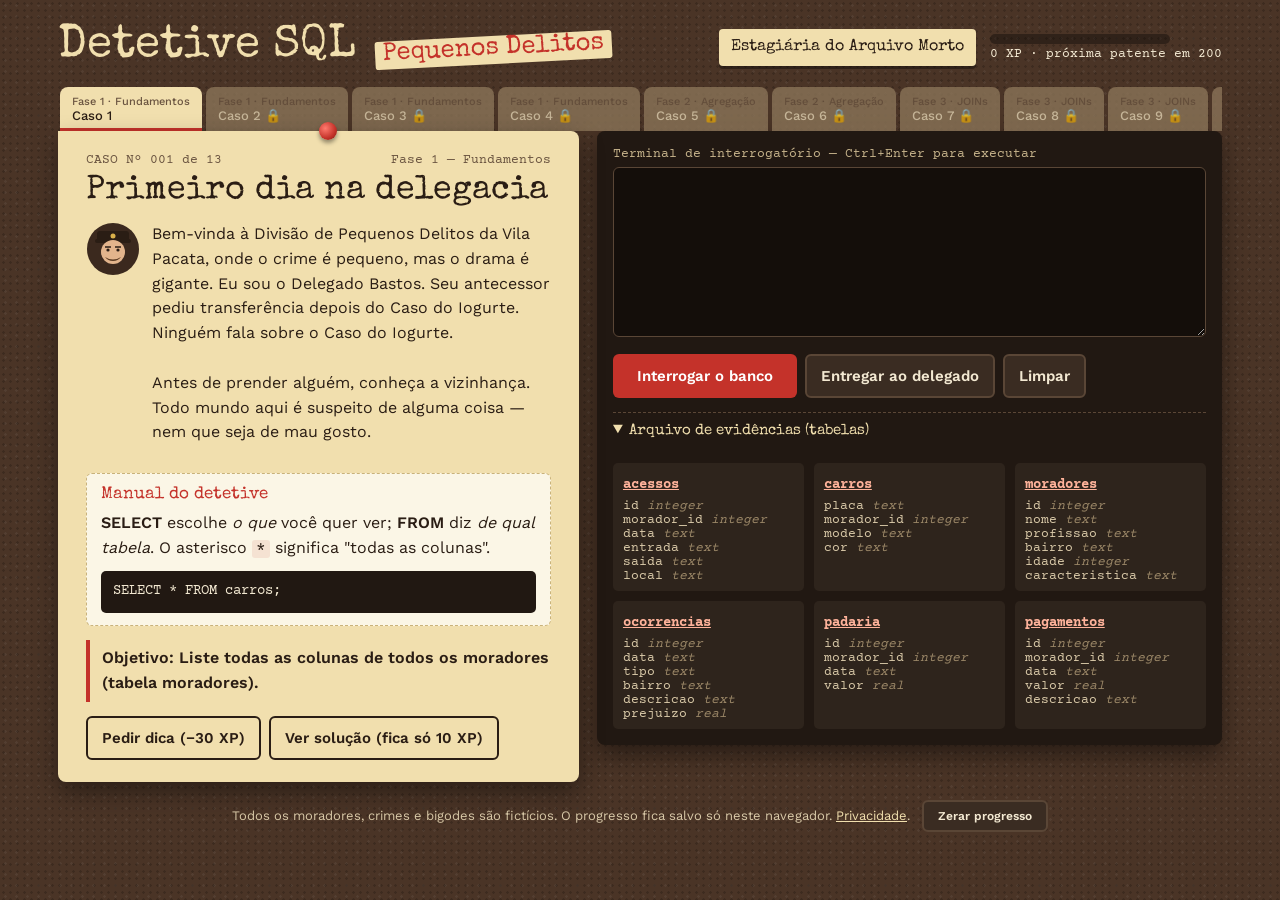
==== index.html @ a3788912 "Detetive SQL: jogo de navegador para aprender SQL 13 casos em 5 fases, SQLite no navegador via sql.j" ====
<!DOCTYPE html>
<html lang="pt-BR">
<head>
<meta charset="utf-8">
<meta name="viewport" content="width=device-width,initial-scale=1">
<meta http-equiv="Content-Security-Policy" content="default-src 'self'; script-src 'self'; style-src 'self'; font-src 'self'; img-src 'self' data:; connect-src 'self'; object-src 'none'; base-uri 'self'; form-action 'none'">
<meta name="referrer" content="no-referrer">
<meta name="description" content="Jogo de detetive para aprender SQL do básico ao avançado, direto no navegador.">
<link rel="icon" href="data:,">
<title>Detetive SQL</title>
<link rel="stylesheet" href="css/style.css">
</head>
<body>
<div class="wrap">
  <header class="top">
    <h1>Detetive SQL <span>Pequenos Delitos</span></h1>
    <div class="rank">
      <div class="badge" id="rankName">Estagiária do Arquivo Morto</div>
      <div><div class="xpbar"><i id="xpFill"></i></div><div id="xpTxt" class="xptxt">0 XP</div></div>
    </div>
  </header>
  <nav class="tabs" id="tabs" aria-label="Casos"></nav>
  <main class="board">
    <section class="file" aria-live="polite">
      <div class="stamp" id="stamp">CASO ENCERRADO</div>
      <div class="meta"><span id="caseNo"></span><span id="phase"></span></div>
      <h2 id="title"></h2>
      <div class="chief">
        <svg width="54" height="54" viewBox="0 0 54 54" aria-hidden="true"><circle cx="27" cy="27" r="26" fill="#3b291e"/><rect x="11" y="9" width="32" height="10" rx="3" fill="#2a1d14"/><rect x="9" y="17" width="36" height="4" rx="2" fill="#2a1d14"/><circle cx="27" cy="30" r="12" fill="#e2b48c"/><path d="M19 35q8 5 16 0q-3 4-8 4t-8-4z" fill="#5a3a22"/><circle cx="22" cy="28" r="1.6" fill="#2a1d14"/><circle cx="32" cy="28" r="1.6" fill="#2a1d14"/><path d="M19 25h6M29 25h6" stroke="#2a1d14" stroke-width="1.5"/><circle cx="27" cy="14" r="2.5" fill="#d9b04a"/></svg>
        <p class="story" id="story"></p>
      </div>
      <div class="lesson"><h3>Manual do detetive</h3><div id="concept"></div><pre id="example"></pre></div>
      <div class="goal" id="goal"></div>
      <div class="hints"><button class="ghost" id="hintBtn">Pedir dica (−30 XP)</button><button class="ghost" id="solBtn">Ver solução (fica só 10 XP)</button></div>
      <div id="hintBox"></div>
    </section>
    <section class="term">
      <label for="sql">Terminal de interrogatório — Ctrl+Enter para executar</label>
      <textarea id="sql" spellcheck="false" autocapitalize="off" autocomplete="off"></textarea>
      <div class="row">
        <button class="run" id="runBtn">Interrogar o banco</button>
        <button class="sec" id="checkBtn">Entregar ao delegado</button>
        <button class="sec" id="clearBtn">Limpar</button>
      </div>
      <div id="verdict"></div>
      <div id="result"></div>
      <details class="schema" open><summary>Arquivo de evidências (tabelas)</summary><div class="tables" id="schema"></div></details>
    </section>
  </main>
  <p class="foot">Todos os moradores, crimes e bigodes são fictícios. O progresso fica salvo só neste navegador. <a href="privacidade.html">Privacidade</a>. <button class="sec small" id="resetBtn">Zerar progresso</button></p>
</div>
<div class="modal" id="modal" role="dialog" aria-modal="true" aria-labelledby="mTitle"><div class="box"><h2 id="mTitle"></h2><div class="mxp" id="mXp"></div><div class="quote"><svg width="44" height="44" viewBox="0 0 54 54" aria-hidden="true"><circle cx="27" cy="27" r="26" fill="#3b291e"/><rect x="11" y="9" width="32" height="10" rx="3" fill="#2a1d14"/><rect x="9" y="17" width="36" height="4" rx="2" fill="#2a1d14"/><circle cx="27" cy="30" r="12" fill="#e2b48c"/><path d="M19 35q8 5 16 0q-3 4-8 4t-8-4z" fill="#5a3a22"/><circle cx="22" cy="28" r="1.6" fill="#2a1d14"/><circle cx="32" cy="28" r="1.6" fill="#2a1d14"/><circle cx="27" cy="14" r="2.5" fill="#d9b04a"/></svg><p id="mText"></p></div><div id="mEvid"></div><div class="row"><button class="run" id="mNext">Próximo caso</button><button class="ghost" id="mStay">Ficar aqui</button></div></div></div>

<script src="js/data.js"></script>
<script src="vendor/sql.js/sql-asm.js"></script>
<script src="js/game.js"></script>
</body>
</html>
---- css/style.css ----
@font-face{font-family:'Special Elite';font-style:normal;font-weight:400;font-display:swap;src:url(../fonts/special-elite-latin-400-normal.woff2) format('woff2')}
@font-face{font-family:'Courier Prime';font-style:normal;font-weight:400;font-display:swap;src:url(../fonts/courier-prime-latin-400-normal.woff2) format('woff2')}
@font-face{font-family:'Courier Prime';font-style:normal;font-weight:700;font-display:swap;src:url(../fonts/courier-prime-latin-700-normal.woff2) format('woff2')}
@font-face{font-family:'Work Sans';font-style:normal;font-weight:400;font-display:swap;src:url(../fonts/work-sans-latin-400-normal.woff2) format('woff2')}
@font-face{font-family:'Work Sans';font-style:normal;font-weight:500;font-display:swap;src:url(../fonts/work-sans-latin-500-normal.woff2) format('woff2')}
@font-face{font-family:'Work Sans';font-style:normal;font-weight:600;font-display:swap;src:url(../fonts/work-sans-latin-600-normal.woff2) format('woff2')}
/* VOICE: ironic police procedural, a tired chief cracking dry jokes over petty crimes
   IDEA: a case folder pinned to a cork wall, next to an interrogation terminal
   PICTURE: the working game board itself — manila case file + SQL terminal + evidence table
   COLOUR and TYPE: cork brown ground, manila folder, red "case closed" stamp; Special Elite typewriter titles, Work Sans body, Courier Prime code
   LAYOUT: rank bar, folder-tab case strip, then two columns (file | terminal) stacking under 900px */
:root{color-scheme:light dark;--cork:#4a3426;--cork2:#3b291e;--manila:#f1dfae;--manila2:#e6cf92;--paper:#fbf6e6;--ink:#2a1d14;--muted:#6b5541;--red:#c4322a;--term:#211812;--termink:#f3e9d2;--line:#c9b27a;--ok:#2f7a4b}
:root[data-theme=light],:root[data-theme=dark]{color-scheme:light dark}
*{box-sizing:border-box;min-width:0}
body{margin:0;background:var(--cork);background-image:radial-gradient(rgba(0,0,0,.18) 1px,transparent 1.5px),radial-gradient(rgba(255,255,255,.05) 1px,transparent 1.5px);background-size:7px 7px,11px 11px;color:var(--ink);font:16px/1.55 'Work Sans',system-ui,sans-serif;overflow-x:clip}
h1,h2,h3{font-family:'Special Elite','Courier New',monospace;font-weight:400;margin:0;line-height:1.1}
code,pre,textarea{font-family:'Courier Prime','Courier New',monospace}
button{font:600 15px 'Work Sans',sans-serif;min-height:44px;border-radius:6px;cursor:pointer;border:2px solid transparent}
button:focus-visible,textarea:focus-visible,.tab:focus-visible{outline:3px solid #ffd27a;outline-offset:2px}
.wrap{max-width:1240px;margin:0 auto;padding:16px max(3vw,12px) 40px}
.top{display:flex;flex-wrap:wrap;align-items:center;gap:12px 20px;color:var(--termink);padding:6px 0 14px}
.top h1{font-size:clamp(30px,4.5vw,46px);color:var(--manila)}
.top h1 span{color:var(--red);background:var(--manila);padding:0 8px;border-radius:3px;margin-left:6px;font-size:.55em;vertical-align:middle;transform:rotate(-3deg);display:inline-block}
.rank{margin-left:auto;display:flex;align-items:center;gap:14px;flex-wrap:wrap}
.badge{background:var(--manila);color:var(--ink);padding:6px 12px;border-radius:4px;font-family:'Special Elite',monospace;box-shadow:0 3px 0 rgba(0,0,0,.35)}
.xpbar{width:180px;height:10px;background:rgba(0,0,0,.35);border-radius:9px;overflow:hidden}
.xpbar i{display:block;height:100%;background:var(--red);transition:width .6s}
.tabs{display:flex;gap:4px;overflow-x:auto;padding:0 2px;scrollbar-width:thin}
.tab{flex:none;background:var(--manila2);color:var(--ink);border:0;border-radius:8px 8px 0 0;padding:8px 12px 6px;font:500 13px 'Work Sans';min-height:44px;cursor:pointer;opacity:.8;text-align:left;line-height:1.2}
.tab small{display:block;font-size:11px;color:var(--muted)}
.tab.on{background:var(--manila);opacity:1;box-shadow:0 -3px 0 var(--red) inset}
.tab.done::after{content:" ✔";color:var(--ok);font-weight:700}
.tab.lock{background:#8a7458;color:#e5d6b5;cursor:not-allowed}
.board{display:grid;grid-template-columns:minmax(0,5fr) minmax(0,6fr);gap:18px;align-items:start}
.file{background:var(--manila);border-radius:0 8px 8px 8px;padding:22px clamp(16px,2.5vw,28px);box-shadow:0 10px 24px rgba(0,0,0,.4);position:relative}
.file::before{content:"";position:absolute;top:-9px;left:50%;width:18px;height:18px;border-radius:50%;background:radial-gradient(circle at 35% 35%,#ff7b6e,var(--red) 60%,#7a1712);box-shadow:0 3px 4px rgba(0,0,0,.4)}
.meta{font:13px 'Courier Prime',monospace;color:var(--muted);display:flex;justify-content:space-between;gap:10px;flex-wrap:wrap}
.file h2{font-size:clamp(26px,3vw,34px);margin:6px 0 12px}
.story{white-space:pre-line;margin:0 0 14px}
.chief{display:flex;gap:12px;align-items:flex-start;margin-bottom:14px}
.chief svg{flex:none}
.lesson{background:var(--paper);border:1px dashed var(--line);border-radius:6px;padding:12px 14px;margin:14px 0}
.lesson h3{font-size:17px;margin-bottom:6px;color:var(--red)}
.lesson pre{background:var(--term);color:var(--termink);padding:10px 12px;border-radius:5px;margin:10px 0 0;font-size:14px;overflow-x:auto}
.lesson code{background:rgba(196,50,42,.1);padding:0 4px;border-radius:3px}
.goal{border-left:4px solid var(--red);padding:6px 0 6px 12px;font-weight:600;margin:14px 0}
.hints{display:flex;flex-wrap:wrap;gap:8px}
.ghost{background:transparent;border-color:var(--ink);color:var(--ink);padding:0 14px}
.hint{background:var(--paper);border-radius:5px;padding:8px 12px;margin-top:8px;font:15px 'Courier Prime',monospace}
.stamp{position:absolute;right:18px;bottom:78px;border:4px solid var(--red);color:var(--red);font:28px 'Special Elite',monospace;padding:2px 12px;transform:rotate(-12deg);opacity:0;pointer-events:none;border-radius:6px;background:rgba(241,223,174,.6)}
.stamp.show{opacity:.9;animation:thump .45s ease-out}
@keyframes thump{0%{transform:rotate(-12deg) scale(2.4);opacity:0}70%{transform:rotate(-12deg) scale(.95)}100%{transform:rotate(-12deg) scale(1)}}
.term{background:var(--term);color:var(--termink);border-radius:8px;padding:16px;box-shadow:0 10px 24px rgba(0,0,0,.45)}
.term label{font:13px 'Courier Prime',monospace;color:#c6b38b;display:block;margin-bottom:6px}
textarea{width:100%;min-height:170px;resize:vertical;background:#140e0a;color:#fff7e3;border:1px solid #5a4636;border-radius:6px;padding:12px;font-size:16px;line-height:1.45;tab-size:2}
.row{display:flex;gap:8px;flex-wrap:wrap;margin:10px 0}
.run{background:var(--red);color:#fff;padding:0 22px}
.sec{background:#3a2c22;color:var(--termink);border-color:#5a4636;padding:0 14px}
.verdict{border-radius:6px;padding:10px 14px;margin:8px 0;font-size:15px}
.verdict.bad{background:#4a1d18;border-left:4px solid var(--red)}
.verdict.good{background:#1d3a27;border-left:4px solid #5bbf7f}
.verdict.info{background:#2e241c;border-left:4px solid #8d7558}
.res{max-height:340px;overflow:auto;border:1px solid #4a3a2c;border-radius:6px;margin-top:6px}
table{border-collapse:collapse;width:100%;font:14px 'Courier Prime',monospace}
th,td{padding:6px 10px;border-bottom:1px solid #3a2c22;text-align:left;white-space:nowrap}
th{position:sticky;top:0;background:#3a2c22;color:#ffd9a0;font-weight:700}
td.n{text-align:right}
.count{font:13px 'Courier Prime';color:#c6b38b;margin-top:6px}
details.schema{margin-top:14px;border-top:1px dashed #5a4636;padding-top:10px}
details.schema summary{cursor:pointer;font:15px 'Special Elite',monospace;color:var(--manila);min-height:32px}
.tables{display:grid;grid-template-columns:repeat(auto-fill,minmax(180px,1fr));gap:10px;margin-top:8px}
.tbl{background:#2e241c;border-radius:5px;padding:8px 10px;font:13px 'Courier Prime',monospace}
.tbl button{background:none;border:0;color:#ffb39b;font:700 14px 'Courier Prime';padding:0;min-height:28px;text-decoration:underline}
.tbl span{display:block;color:#d9c9a8}
.modal{position:fixed;inset:0;background:rgba(20,12,8,.72);display:none;place-items:center;padding:16px;z-index:9}
.modal.open{display:grid}
.modal .box{background:var(--manila);max-width:640px;width:100%;max-height:calc(100vh - 32px);overflow:auto;border-radius:8px;padding:24px;box-shadow:0 20px 40px rgba(0,0,0,.5)}
.mxp{font:14px 'Courier Prime',monospace;color:var(--muted);margin-bottom:12px}
.mxp b{color:var(--red)}
.quote{display:flex;gap:12px;align-items:flex-start;background:var(--paper);border-left:4px solid var(--red);border-radius:6px;padding:12px 14px;margin-bottom:14px}
.quote svg{flex:none}.quote p{margin:0;font-size:17px;line-height:1.5}
.modal .count{color:var(--muted)}
.evid{font:13px 'Special Elite',monospace;color:var(--muted);margin:0 0 4px}
.modal .res{max-height:220px;background:var(--term);color:var(--termink)}
.modal h2{font-size:30px;color:var(--red);margin-bottom:10px}
.foot{color:#d9c9a8;font-size:13px;margin-top:18px;text-align:center}
@media(max-width:900px){.board{grid-template-columns:minmax(0,1fr)}.rank{margin-left:0}}
@media(max-width:600px){.xpbar{width:120px}.stamp{font-size:20px;bottom:120px}}
@media(prefers-reduced-motion:reduce){.stamp.show{animation:none}.xpbar i{transition:none}}
.xpbar i{width:0}
.xptxt{font:13px 'Courier Prime',monospace;margin-top:3px}
.sec.small{min-height:32px;font-size:12px;margin-left:8px}
.foot a{color:var(--manila)}
.hint pre{margin:6px 0 0;white-space:pre-wrap}
.th-type{color:#9c8868}
.hint-off{opacity:.4}
.home{color:inherit;text-decoration:none}
.doc{max-width:760px;border-radius:8px}
.doc h3{font-size:20px;margin:22px 0 6px;color:var(--red)}
.doc p{margin:0 0 10px}
.doc .back a,.doc a{color:var(--red)}
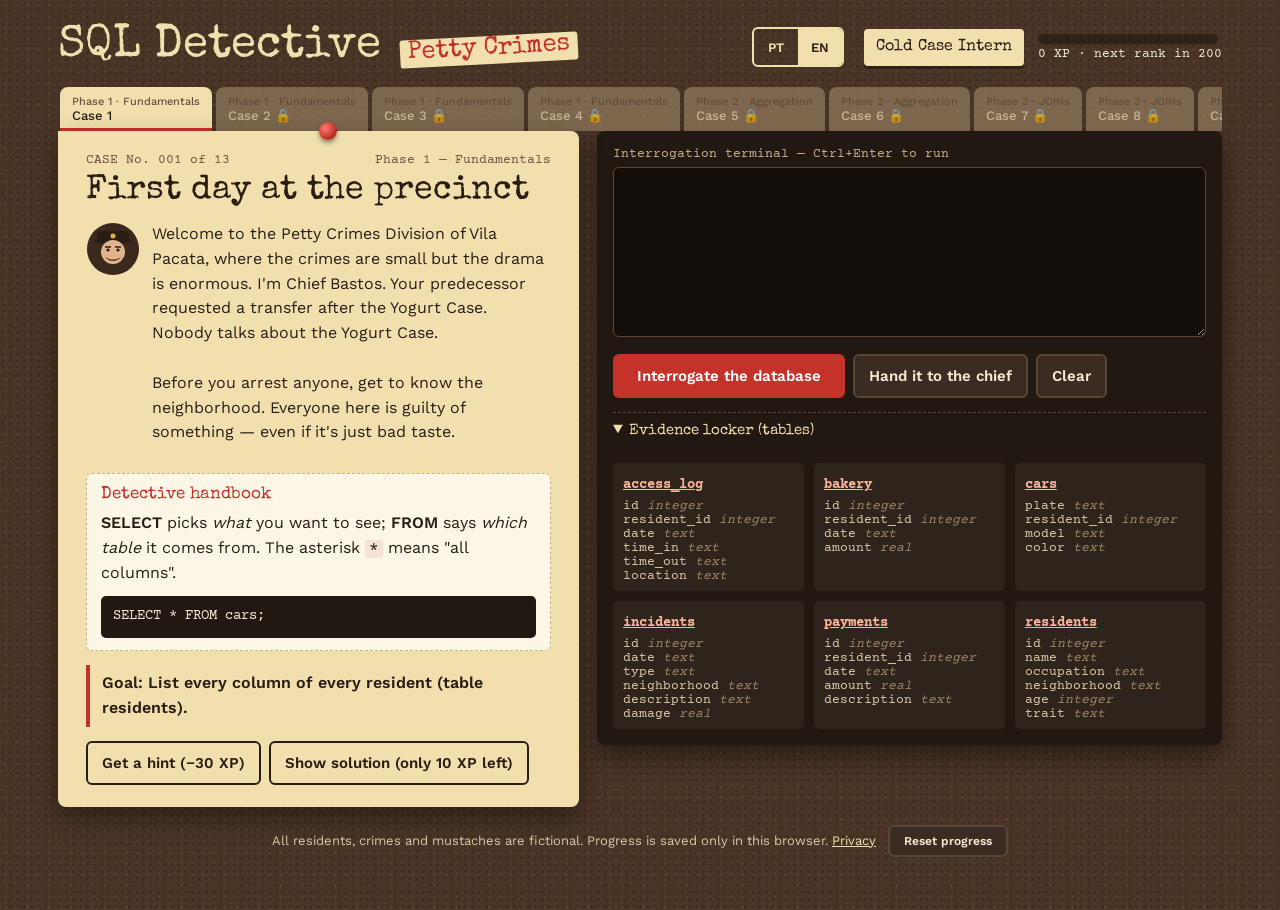
==== commit ef1b9b65: "Adiciona versão em inglês (en-US) com seletor de idioma Botão PT/EN no topo, idioma salvo no navegad" ====
--- a/index.html
+++ b/index.html
@@ -5,7 +5,7 @@
 <meta name="viewport" content="width=device-width,initial-scale=1">
 <meta http-equiv="Content-Security-Policy" content="default-src 'self'; script-src 'self'; style-src 'self'; font-src 'self'; img-src 'self' data:; connect-src 'self'; object-src 'none'; base-uri 'self'; form-action 'none'">
 <meta name="referrer" content="no-referrer">
-<meta name="description" content="Jogo de detetive para aprender SQL do básico ao avançado, direto no navegador.">
+<meta name="description" content="Jogo de detetive para aprender SQL do básico ao avançado, direto no navegador. / A detective game to learn SQL from basic to advanced, right in your browser.">
 <link rel="icon" href="data:,">
 <title>Detetive SQL</title>
 <link rel="stylesheet" href="css/style.css">
@@ -13,7 +13,8 @@
 <body>
 <div class="wrap">
   <header class="top">
-    <h1>Detetive SQL <span>Pequenos Delitos</span></h1>
+    <h1><b data-i18n="brand">Detetive SQL</b> <span data-i18n="tagline">Pequenos Delitos</span></h1>
+    <div class="lang" id="langSwitch" role="group" aria-label="Idioma"><button type="button" data-lang="pt" aria-pressed="true">PT</button><button type="button" data-lang="en" aria-pressed="false">EN</button></div>
     <div class="rank">
       <div class="badge" id="rankName">Estagiária do Arquivo Morto</div>
       <div><div class="xpbar"><i id="xpFill"></i></div><div id="xpTxt" class="xptxt">0 XP</div></div>
@@ -22,36 +23,38 @@
   <nav class="tabs" id="tabs" aria-label="Casos"></nav>
   <main class="board">
     <section class="file" aria-live="polite">
-      <div class="stamp" id="stamp">CASO ENCERRADO</div>
+      <div class="stamp" id="stamp" data-i18n="stamp">CASO ENCERRADO</div>
       <div class="meta"><span id="caseNo"></span><span id="phase"></span></div>
       <h2 id="title"></h2>
       <div class="chief">
         <svg width="54" height="54" viewBox="0 0 54 54" aria-hidden="true"><circle cx="27" cy="27" r="26" fill="#3b291e"/><rect x="11" y="9" width="32" height="10" rx="3" fill="#2a1d14"/><rect x="9" y="17" width="36" height="4" rx="2" fill="#2a1d14"/><circle cx="27" cy="30" r="12" fill="#e2b48c"/><path d="M19 35q8 5 16 0q-3 4-8 4t-8-4z" fill="#5a3a22"/><circle cx="22" cy="28" r="1.6" fill="#2a1d14"/><circle cx="32" cy="28" r="1.6" fill="#2a1d14"/><path d="M19 25h6M29 25h6" stroke="#2a1d14" stroke-width="1.5"/><circle cx="27" cy="14" r="2.5" fill="#d9b04a"/></svg>
         <p class="story" id="story"></p>
       </div>
-      <div class="lesson"><h3>Manual do detetive</h3><div id="concept"></div><pre id="example"></pre></div>
+      <div class="lesson"><h3 data-i18n="manual">Manual do detetive</h3><div id="concept"></div><pre id="example"></pre></div>
       <div class="goal" id="goal"></div>
-      <div class="hints"><button class="ghost" id="hintBtn">Pedir dica (−30 XP)</button><button class="ghost" id="solBtn">Ver solução (fica só 10 XP)</button></div>
+      <div class="hints"><button class="ghost" id="hintBtn" data-i18n="hintBtn">Pedir dica (−30 XP)</button><button class="ghost" id="solBtn" data-i18n="solBtn">Ver solução (fica só 10 XP)</button></div>
       <div id="hintBox"></div>
     </section>
     <section class="term">
-      <label for="sql">Terminal de interrogatório — Ctrl+Enter para executar</label>
+      <label for="sql" data-i18n="termLabel">Terminal de interrogatório — Ctrl+Enter para executar</label>
       <textarea id="sql" spellcheck="false" autocapitalize="off" autocomplete="off"></textarea>
       <div class="row">
-        <button class="run" id="runBtn">Interrogar o banco</button>
-        <button class="sec" id="checkBtn">Entregar ao delegado</button>
-        <button class="sec" id="clearBtn">Limpar</button>
+        <button class="run" id="runBtn" data-i18n="runBtn">Interrogar o banco</button>
+        <button class="sec" id="checkBtn" data-i18n="checkBtn">Entregar ao delegado</button>
+        <button class="sec" id="clearBtn" data-i18n="clearBtn">Limpar</button>
       </div>
       <div id="verdict"></div>
       <div id="result"></div>
-      <details class="schema" open><summary>Arquivo de evidências (tabelas)</summary><div class="tables" id="schema"></div></details>
+      <details class="schema" open><summary data-i18n="schema">Arquivo de evidências (tabelas)</summary><div class="tables" id="schema"></div></details>
     </section>
   </main>
-  <p class="foot">Todos os moradores, crimes e bigodes são fictícios. O progresso fica salvo só neste navegador. <a href="privacidade.html">Privacidade</a>. <button class="sec small" id="resetBtn">Zerar progresso</button></p>
+  <p class="foot"><span data-i18n="foot">Todos os moradores, crimes e bigodes são fictícios. O progresso fica salvo só neste navegador.</span> <a id="privLink" href="privacidade.html" data-i18n="privacy">Privacidade</a> <button class="sec small" id="resetBtn" data-i18n="reset">Zerar progresso</button></p>
 </div>
-<div class="modal" id="modal" role="dialog" aria-modal="true" aria-labelledby="mTitle"><div class="box"><h2 id="mTitle"></h2><div class="mxp" id="mXp"></div><div class="quote"><svg width="44" height="44" viewBox="0 0 54 54" aria-hidden="true"><circle cx="27" cy="27" r="26" fill="#3b291e"/><rect x="11" y="9" width="32" height="10" rx="3" fill="#2a1d14"/><rect x="9" y="17" width="36" height="4" rx="2" fill="#2a1d14"/><circle cx="27" cy="30" r="12" fill="#e2b48c"/><path d="M19 35q8 5 16 0q-3 4-8 4t-8-4z" fill="#5a3a22"/><circle cx="22" cy="28" r="1.6" fill="#2a1d14"/><circle cx="32" cy="28" r="1.6" fill="#2a1d14"/><circle cx="27" cy="14" r="2.5" fill="#d9b04a"/></svg><p id="mText"></p></div><div id="mEvid"></div><div class="row"><button class="run" id="mNext">Próximo caso</button><button class="ghost" id="mStay">Ficar aqui</button></div></div></div>
+<div class="modal" id="modal" role="dialog" aria-modal="true" aria-labelledby="mTitle"><div class="box"><h2 id="mTitle"></h2><div class="mxp" id="mXp"></div><div class="quote"><svg width="44" height="44" viewBox="0 0 54 54" aria-hidden="true"><circle cx="27" cy="27" r="26" fill="#3b291e"/><rect x="11" y="9" width="32" height="10" rx="3" fill="#2a1d14"/><rect x="9" y="17" width="36" height="4" rx="2" fill="#2a1d14"/><circle cx="27" cy="30" r="12" fill="#e2b48c"/><path d="M19 35q8 5 16 0q-3 4-8 4t-8-4z" fill="#5a3a22"/><circle cx="22" cy="28" r="1.6" fill="#2a1d14"/><circle cx="32" cy="28" r="1.6" fill="#2a1d14"/><circle cx="27" cy="14" r="2.5" fill="#d9b04a"/></svg><p id="mText"></p></div><div id="mEvid"></div><div class="row"><button class="run" id="mNext" data-i18n="next">Próximo caso</button><button class="ghost" id="mStay" data-i18n="stay">Ficar aqui</button></div></div></div>
 
+<script src="js/i18n.js"></script>
 <script src="js/data.js"></script>
+<script src="js/data-en.js"></script>
 <script src="vendor/sql.js/sql-asm.js"></script>
 <script src="js/game.js"></script>
 </body>
--- a/css/style.css
+++ b/css/style.css
@@ -99,3 +99,10 @@
 .doc h3{font-size:20px;margin:22px 0 6px;color:var(--red)}
 .doc p{margin:0 0 10px}
 .doc .back a,.doc a{color:var(--red)}
+.top h1 b{font-weight:400}
+.lang{display:flex;border:2px solid var(--manila);border-radius:6px;overflow:hidden}
+.lang button{background:transparent;color:var(--manila);border:0;border-radius:0;min-height:36px;min-width:44px;padding:0 10px;font-size:13px}
+.lang button[aria-pressed=true]{background:var(--manila);color:var(--ink)}
+.rank{margin-left:0}
+.top .lang{margin-left:auto}
+@media(max-width:900px){.top .lang{margin-left:0}}
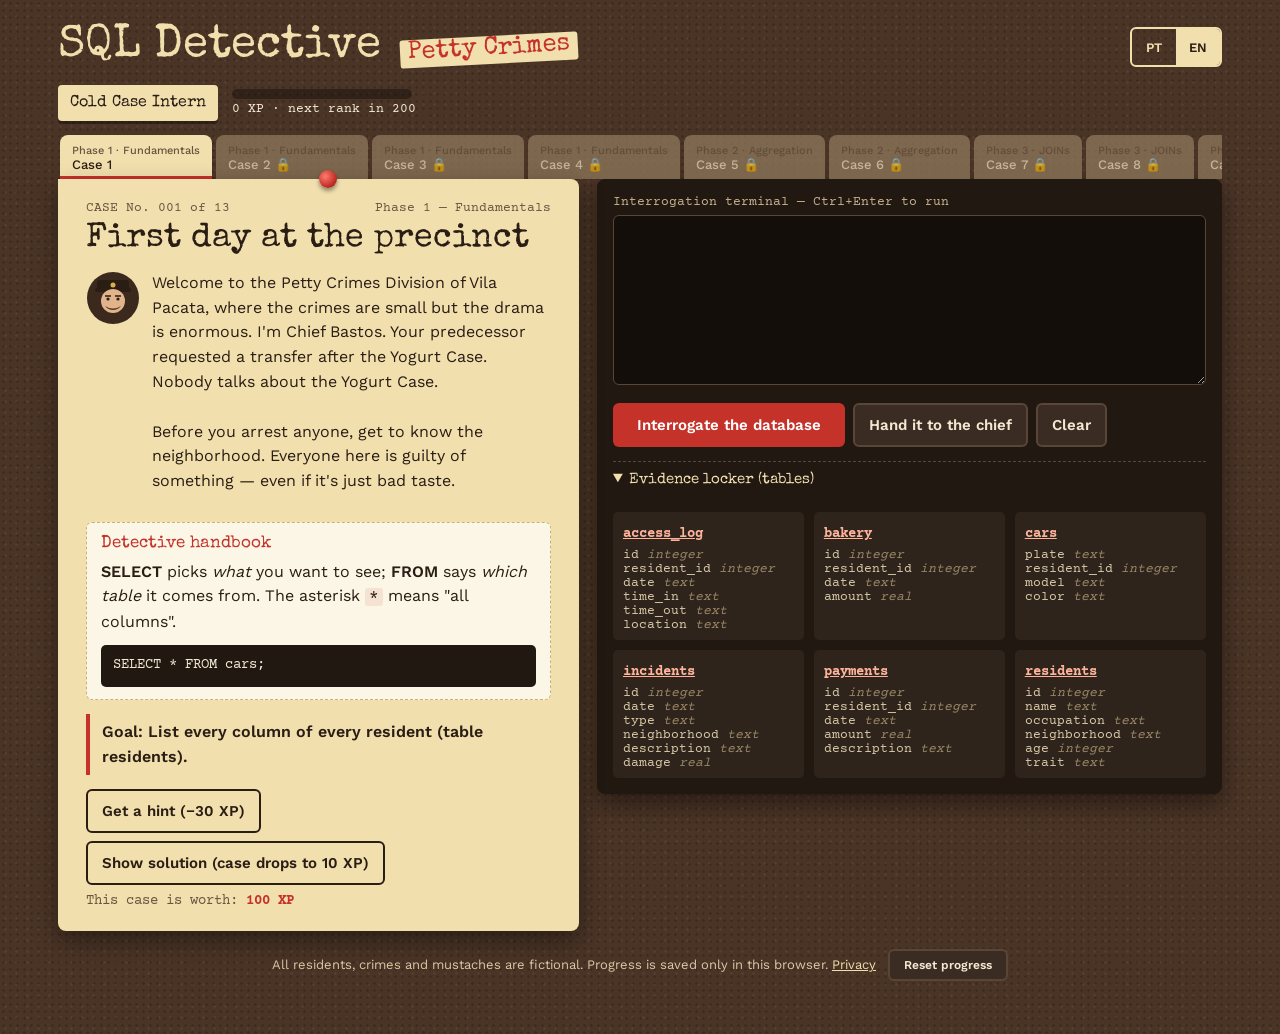
==== commit 6ecb4d17: "Mostra quanto o caso vale e alinha o cabeçalho nos dois idiomas - Indicador "Este caso vale: X XP" a" ====
--- a/index.html
+++ b/index.html
@@ -32,7 +32,7 @@
       </div>
       <div class="lesson"><h3 data-i18n="manual">Manual do detetive</h3><div id="concept"></div><pre id="example"></pre></div>
       <div class="goal" id="goal"></div>
-      <div class="hints"><button class="ghost" id="hintBtn" data-i18n="hintBtn">Pedir dica (−30 XP)</button><button class="ghost" id="solBtn" data-i18n="solBtn">Ver solução (fica só 10 XP)</button></div>
+      <div class="hints"><button class="ghost" id="hintBtn" data-i18n="hintBtn">Pedir dica (−30 XP)</button><button class="ghost" id="solBtn" data-i18n="solBtn">Ver solução (fica só 10 XP)</button><span class="worth" id="caseValue" aria-live="polite"></span></div>
       <div id="hintBox"></div>
     </section>
     <section class="term">
--- a/css/style.css
+++ b/css/style.css
@@ -106,3 +106,9 @@
 .rank{margin-left:0}
 .top .lang{margin-left:auto}
 @media(max-width:900px){.top .lang{margin-left:0}}
+.hints{align-items:center}
+.worth{font:14px 'Courier Prime',monospace;color:var(--muted)}
+.worth b{color:var(--red)}
+.top{display:grid;grid-template-columns:minmax(0,1fr) auto;align-items:center}
+.top .lang{margin-left:0;justify-self:end}
+.top .rank{grid-column:1/-1;justify-self:start;margin-left:0}
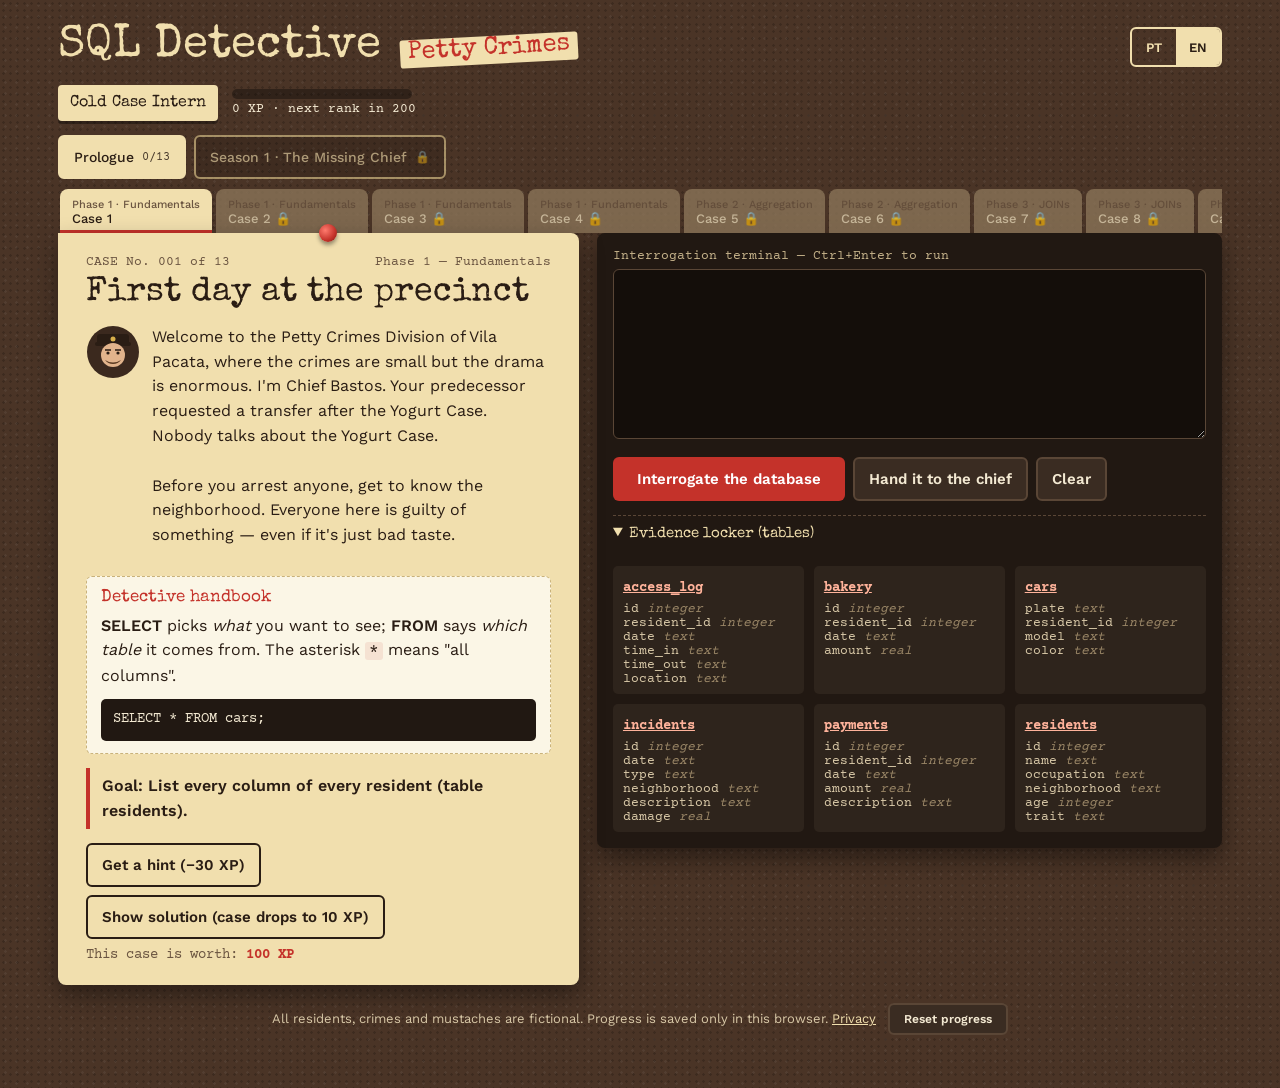
==== commit 8a5e4614: "Temporada 1: O Sumiço do Delegado - 8 casos interligados (DISTINCT, SUM com CASE, NOT EXISTS, UNION " ====
--- a/index.html
+++ b/index.html
@@ -3,9 +3,21 @@
 <head>
 <meta charset="utf-8">
 <meta name="viewport" content="width=device-width,initial-scale=1">
-<meta http-equiv="Content-Security-Policy" content="default-src 'self'; script-src 'self'; style-src 'self'; font-src 'self'; img-src 'self' data:; connect-src 'self'; object-src 'none'; base-uri 'self'; form-action 'none'">
+<meta http-equiv="Content-Security-Policy" content="default-src 'self'; script-src 'self'; style-src 'self'; font-src 'self'; img-src 'self' data: https://duarrt.goatcounter.com; connect-src 'self' https://duarrt.goatcounter.com; object-src 'none'; base-uri 'self'; form-action 'none'">
 <meta name="referrer" content="no-referrer">
 <meta name="description" content="Jogo de detetive para aprender SQL do básico ao avançado, direto no navegador. / A detective game to learn SQL from basic to advanced, right in your browser.">
+<meta property="og:type" content="website">
+<meta property="og:site_name" content="Detetive SQL">
+<meta property="og:title" content="Detetive SQL: aprenda SQL resolvendo pequenos crimes">
+<meta property="og:description" content="Jogo de navegador gratuito: 13 casos na Vila Pacata, do SELECT às funções de janela. Em português e inglês, sem cadastro.">
+<meta property="og:url" content="https://duarrt.github.io/detetive-sql/">
+<meta property="og:image" content="https://duarrt.github.io/detetive-sql/og-image.png">
+<meta property="og:image:width" content="1200">
+<meta property="og:image:height" content="630">
+<meta property="og:image:alt" content="Pop-up de caso encerrado no jogo Detetive SQL, com a fala do delegado e a tabela de evidência">
+<meta property="og:locale" content="pt_BR">
+<meta property="og:locale:alternate" content="en_US">
+<meta name="twitter:card" content="summary_large_image">
 <link rel="icon" href="data:,">
 <title>Detetive SQL</title>
 <link rel="stylesheet" href="css/style.css">
@@ -20,6 +32,7 @@
       <div><div class="xpbar"><i id="xpFill"></i></div><div id="xpTxt" class="xptxt">0 XP</div></div>
     </div>
   </header>
+  <nav class="chapters" id="chapters" aria-label="Capítulos"></nav>
   <nav class="tabs" id="tabs" aria-label="Casos"></nav>
   <main class="board">
     <section class="file" aria-live="polite">
@@ -27,13 +40,14 @@
       <div class="meta"><span id="caseNo"></span><span id="phase"></span></div>
       <h2 id="title"></h2>
       <div class="chief">
-        <svg width="54" height="54" viewBox="0 0 54 54" aria-hidden="true"><circle cx="27" cy="27" r="26" fill="#3b291e"/><rect x="11" y="9" width="32" height="10" rx="3" fill="#2a1d14"/><rect x="9" y="17" width="36" height="4" rx="2" fill="#2a1d14"/><circle cx="27" cy="30" r="12" fill="#e2b48c"/><path d="M19 35q8 5 16 0q-3 4-8 4t-8-4z" fill="#5a3a22"/><circle cx="22" cy="28" r="1.6" fill="#2a1d14"/><circle cx="32" cy="28" r="1.6" fill="#2a1d14"/><path d="M19 25h6M29 25h6" stroke="#2a1d14" stroke-width="1.5"/><circle cx="27" cy="14" r="2.5" fill="#d9b04a"/></svg>
+        <svg class="av av-bastos" width="54" height="54" viewBox="0 0 54 54" aria-hidden="true"><circle cx="27" cy="27" r="26" fill="#3b291e"/><rect x="11" y="9" width="32" height="10" rx="3" fill="#2a1d14"/><rect x="9" y="17" width="36" height="4" rx="2" fill="#2a1d14"/><circle cx="27" cy="30" r="12" fill="#e2b48c"/><path d="M19 35q8 5 16 0q-3 4-8 4t-8-4z" fill="#5a3a22"/><circle cx="22" cy="28" r="1.6" fill="#2a1d14"/><circle cx="32" cy="28" r="1.6" fill="#2a1d14"/><path d="M19 25h6M29 25h6" stroke="#2a1d14" stroke-width="1.5"/><circle cx="27" cy="14" r="2.5" fill="#d9b04a"/></svg><svg class="av av-lucia" width="54" height="54" viewBox="0 0 54 54" aria-hidden="true"><circle cx="27" cy="27" r="26" fill="#3b291e"/><circle cx="27" cy="12" r="7" fill="#d9d4cc"/><circle cx="27" cy="29" r="12" fill="#e8c39e"/><path d="M15 26q2-12 12-12t12 12q-3-6-12-6t-12 6z" fill="#d9d4cc"/><rect x="16" y="24" width="9" height="7" rx="3" fill="#2a1d14"/><rect x="29" y="24" width="9" height="7" rx="3" fill="#2a1d14"/><rect x="25" y="26" width="4" height="2" fill="#2a1d14"/><circle cx="20.5" cy="27.5" r="2" fill="#7fb3c9"/><circle cx="33.5" cy="27.5" r="2" fill="#7fb3c9"/><path d="M23 35q4 2 8 0" stroke="#8a4b3a" stroke-width="1.5" fill="none"/><path d="M14 46q13-9 26 0" fill="#9b4d6e"/></svg>
         <p class="story" id="story"></p>
       </div>
       <div class="lesson"><h3 data-i18n="manual">Manual do detetive</h3><div id="concept"></div><pre id="example"></pre></div>
       <div class="goal" id="goal"></div>
-      <div class="hints"><button class="ghost" id="hintBtn" data-i18n="hintBtn">Pedir dica (−30 XP)</button><button class="ghost" id="solBtn" data-i18n="solBtn">Ver solução (fica só 10 XP)</button><span class="worth" id="caseValue" aria-live="polite"></span></div>
+      <div class="hints"><button class="ghost" id="hintBtn" data-i18n="hintBtn">Pedir dica (−30 XP)</button><button class="ghost" id="solBtn">Ver solução (fica só 10 XP)</button><span class="worth" id="caseValue" aria-live="polite"></span></div>
       <div id="hintBox"></div>
+      <details class="clues" id="clues" open hidden><summary></summary><ol id="clueList"></ol></details>
     </section>
     <section class="term">
       <label for="sql" data-i18n="termLabel">Terminal de interrogatório — Ctrl+Enter para executar</label>
@@ -50,12 +64,15 @@
   </main>
   <p class="foot"><span data-i18n="foot">Todos os moradores, crimes e bigodes são fictícios. O progresso fica salvo só neste navegador.</span> <a id="privLink" href="privacidade.html" data-i18n="privacy">Privacidade</a> <button class="sec small" id="resetBtn" data-i18n="reset">Zerar progresso</button></p>
 </div>
-<div class="modal" id="modal" role="dialog" aria-modal="true" aria-labelledby="mTitle"><div class="box"><h2 id="mTitle"></h2><div class="mxp" id="mXp"></div><div class="quote"><svg width="44" height="44" viewBox="0 0 54 54" aria-hidden="true"><circle cx="27" cy="27" r="26" fill="#3b291e"/><rect x="11" y="9" width="32" height="10" rx="3" fill="#2a1d14"/><rect x="9" y="17" width="36" height="4" rx="2" fill="#2a1d14"/><circle cx="27" cy="30" r="12" fill="#e2b48c"/><path d="M19 35q8 5 16 0q-3 4-8 4t-8-4z" fill="#5a3a22"/><circle cx="22" cy="28" r="1.6" fill="#2a1d14"/><circle cx="32" cy="28" r="1.6" fill="#2a1d14"/><circle cx="27" cy="14" r="2.5" fill="#d9b04a"/></svg><p id="mText"></p></div><div id="mEvid"></div><div class="row"><button class="run" id="mNext" data-i18n="next">Próximo caso</button><button class="ghost" id="mStay" data-i18n="stay">Ficar aqui</button></div></div></div>
+<div class="modal" id="modal" role="dialog" aria-modal="true" aria-labelledby="mTitle"><div class="box"><h2 id="mTitle"></h2><div class="mxp" id="mXp"></div><div class="quote"><svg class="av av-bastos" width="44" height="44" viewBox="0 0 54 54" aria-hidden="true"><circle cx="27" cy="27" r="26" fill="#3b291e"/><rect x="11" y="9" width="32" height="10" rx="3" fill="#2a1d14"/><rect x="9" y="17" width="36" height="4" rx="2" fill="#2a1d14"/><circle cx="27" cy="30" r="12" fill="#e2b48c"/><path d="M19 35q8 5 16 0q-3 4-8 4t-8-4z" fill="#5a3a22"/><circle cx="22" cy="28" r="1.6" fill="#2a1d14"/><circle cx="32" cy="28" r="1.6" fill="#2a1d14"/><circle cx="27" cy="14" r="2.5" fill="#d9b04a"/></svg><svg class="av av-lucia" width="44" height="44" viewBox="0 0 54 54" aria-hidden="true"><circle cx="27" cy="27" r="26" fill="#3b291e"/><circle cx="27" cy="12" r="7" fill="#d9d4cc"/><circle cx="27" cy="29" r="12" fill="#e8c39e"/><path d="M15 26q2-12 12-12t12 12q-3-6-12-6t-12 6z" fill="#d9d4cc"/><rect x="16" y="24" width="9" height="7" rx="3" fill="#2a1d14"/><rect x="29" y="24" width="9" height="7" rx="3" fill="#2a1d14"/><rect x="25" y="26" width="4" height="2" fill="#2a1d14"/><circle cx="20.5" cy="27.5" r="2" fill="#7fb3c9"/><circle cx="33.5" cy="27.5" r="2" fill="#7fb3c9"/><path d="M23 35q4 2 8 0" stroke="#8a4b3a" stroke-width="1.5" fill="none"/><path d="M14 46q13-9 26 0" fill="#9b4d6e"/></svg><p id="mText"></p></div><div id="mClue"></div><div id="mEvid"></div><div class="row"><button class="run" id="mNext" data-i18n="next">Próximo caso</button><button class="ghost" id="mStay" data-i18n="stay">Ficar aqui</button></div></div></div>
 
 <script src="js/i18n.js"></script>
 <script src="js/data.js"></script>
 <script src="js/data-en.js"></script>
+<script src="js/data-s1.js"></script>
+<script src="js/data-s1-en.js"></script>
 <script src="vendor/sql.js/sql-asm.js"></script>
 <script src="js/game.js"></script>
+<script data-goatcounter="https://duarrt.goatcounter.com/count" async src="vendor/goatcounter/count.js"></script>
 </body>
 </html>
--- a/css/style.css
+++ b/css/style.css
@@ -112,3 +112,19 @@
 .top{display:grid;grid-template-columns:minmax(0,1fr) auto;align-items:center}
 .top .lang{margin-left:0;justify-self:end}
 .top .rank{grid-column:1/-1;justify-self:start;margin-left:0}
+.chapters{display:flex;gap:8px;flex-wrap:wrap;margin:0 0 10px}
+.chap{background:rgba(0,0,0,.25);color:var(--manila);border:2px solid var(--manila2);padding:0 14px;font:500 14px 'Work Sans',sans-serif;display:flex;align-items:center;gap:8px}
+.chap small{font:12px 'Courier Prime',monospace;opacity:.85}
+.chap.on{background:var(--manila);color:var(--ink);border-color:var(--manila)}
+.chap.lock{opacity:.6}
+.av-lucia{display:none}
+body.ch-s1 .av-bastos{display:none}
+body.ch-s1 .av-lucia{display:block}
+.clues{margin-top:16px;background:#e6cf92;border-radius:6px;padding:10px 14px;border:1px dashed var(--line)}
+.clues summary{cursor:pointer;font:17px 'Special Elite',monospace;color:var(--red);min-height:32px}
+.clues ol{list-style:none;padding:0;margin:8px 0 0;display:grid;gap:8px}
+.clues li{background:var(--paper);padding:8px 10px;border-radius:4px;font-size:15px;box-shadow:0 2px 0 rgba(0,0,0,.12)}
+.clues li:nth-child(odd){transform:rotate(-.4deg)}.clues li:nth-child(even){transform:rotate(.4deg)}
+.clues li.nope{background:transparent;box-shadow:none;color:var(--muted);font-style:italic;border:1px dashed var(--line)}
+.clue-new{background:var(--paper);border-left:4px solid var(--red);padding:8px 12px;border-radius:4px;margin:0 0 12px}
+@media(prefers-reduced-motion:reduce){.clues li{transform:none!important}}
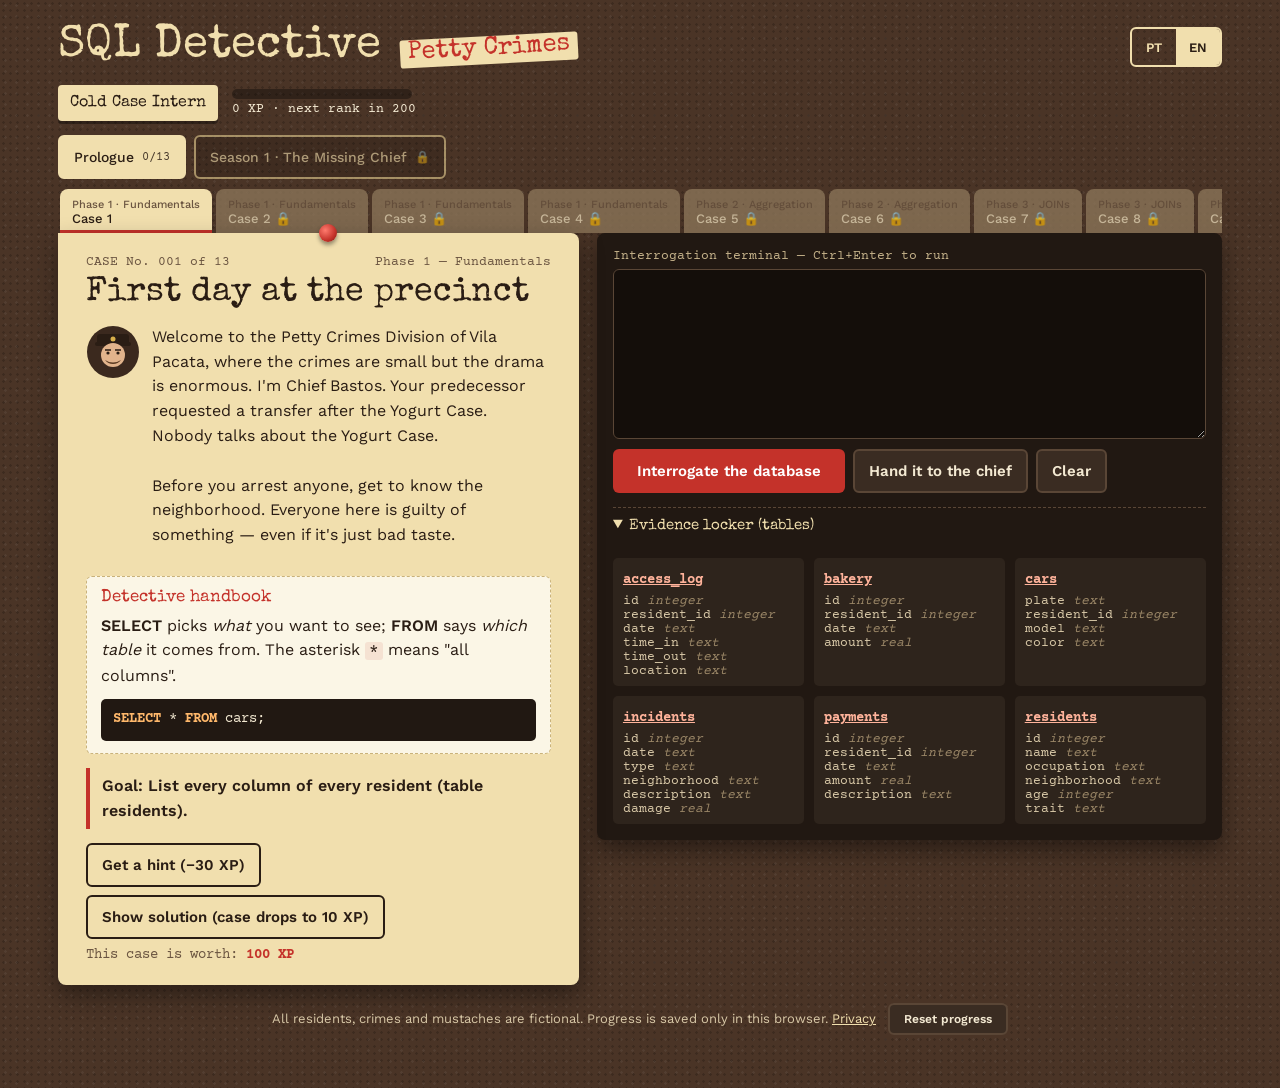
==== commit 01b88b10: "Terminal com destaque de sintaxe e maiúsculas automáticas Palavras-chave e funções do SQL viram MAIÚ" ====
--- a/index.html
+++ b/index.html
@@ -51,7 +51,7 @@
     </section>
     <section class="term">
       <label for="sql" data-i18n="termLabel">Terminal de interrogatório — Ctrl+Enter para executar</label>
-      <textarea id="sql" spellcheck="false" autocapitalize="off" autocomplete="off"></textarea>
+      <div class="editor"><pre class="hl" aria-hidden="true"><code id="sqlHl"></code></pre><textarea id="sql" spellcheck="false" autocapitalize="off" autocomplete="off"></textarea></div>
       <div class="row">
         <button class="run" id="runBtn" data-i18n="runBtn">Interrogar o banco</button>
         <button class="sec" id="checkBtn" data-i18n="checkBtn">Entregar ao delegado</button>
@@ -71,6 +71,7 @@
 <script src="js/data-en.js"></script>
 <script src="js/data-s1.js"></script>
 <script src="js/data-s1-en.js"></script>
+<script src="js/editor.js"></script>
 <script src="vendor/sql.js/sql-asm.js"></script>
 <script src="js/game.js"></script>
 <script data-goatcounter="https://duarrt.goatcounter.com/count" async src="vendor/goatcounter/count.js"></script>
--- a/css/style.css
+++ b/css/style.css
@@ -52,7 +52,14 @@
 @keyframes thump{0%{transform:rotate(-12deg) scale(2.4);opacity:0}70%{transform:rotate(-12deg) scale(.95)}100%{transform:rotate(-12deg) scale(1)}}
 .term{background:var(--term);color:var(--termink);border-radius:8px;padding:16px;box-shadow:0 10px 24px rgba(0,0,0,.45)}
 .term label{font:13px 'Courier Prime',monospace;color:#c6b38b;display:block;margin-bottom:6px}
-textarea{width:100%;min-height:170px;resize:vertical;background:#140e0a;color:#fff7e3;border:1px solid #5a4636;border-radius:6px;padding:12px;font-size:16px;line-height:1.45;tab-size:2}
+.editor{position:relative;background:#140e0a;border-radius:6px}
+.editor textarea,.editor .hl{font:16px/1.45 'Courier Prime','Courier New',monospace;padding:12px;border:1px solid #5a4636;border-radius:6px;tab-size:2;white-space:pre-wrap;overflow-wrap:anywhere;word-break:normal;letter-spacing:0;scrollbar-gutter:stable;margin:0}
+.editor textarea{position:relative;display:block;width:100%;min-height:170px;resize:vertical;background:transparent;color:transparent;caret-color:#fff7e3;overflow:auto}
+.editor textarea::selection{background:rgba(255,210,122,.35);color:transparent}
+.editor textarea::placeholder{color:#8d7558}
+.editor .hl{position:absolute;inset:0;overflow:hidden;color:#fff7e3;border-color:transparent;pointer-events:none}
+.kw{color:#ffb86b;font-weight:700}.fn{color:#7fd1ff}.str{color:#a8e6a1}.num{color:#f7a8b8}.cmt{color:#9c8868;font-style:italic}
+.hint pre .kw{color:#a4400f}.hint pre .fn{color:#1d6fa5}.hint pre .str{color:#2f7a4b}.hint pre .num{color:#9b2c5c}.hint pre .cmt{color:#6b5541}
 .row{display:flex;gap:8px;flex-wrap:wrap;margin:10px 0}
 .run{background:var(--red);color:#fff;padding:0 22px}
 .sec{background:#3a2c22;color:var(--termink);border-color:#5a4636;padding:0 14px}
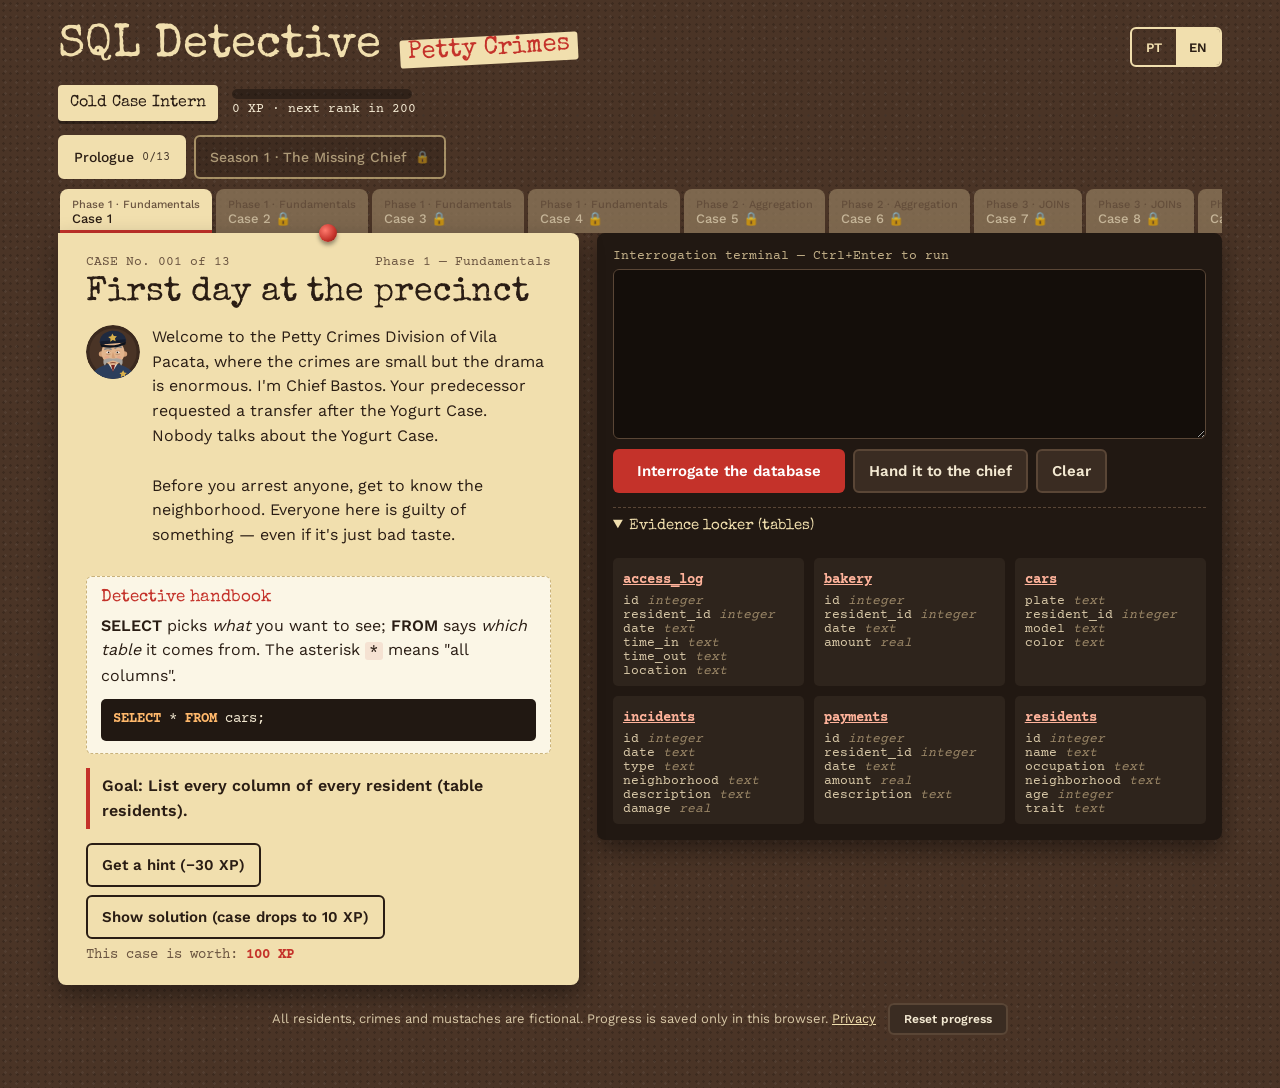
==== commit b9e5f318: "Novos retratos dos personagens Delegado Bastos e Dona Lúcia como narradores (img/personagens), e Mar" ====
--- a/index.html
+++ b/index.html
@@ -40,7 +40,7 @@
       <div class="meta"><span id="caseNo"></span><span id="phase"></span></div>
       <h2 id="title"></h2>
       <div class="chief">
-        <svg class="av av-bastos" width="54" height="54" viewBox="0 0 54 54" aria-hidden="true"><circle cx="27" cy="27" r="26" fill="#3b291e"/><rect x="11" y="9" width="32" height="10" rx="3" fill="#2a1d14"/><rect x="9" y="17" width="36" height="4" rx="2" fill="#2a1d14"/><circle cx="27" cy="30" r="12" fill="#e2b48c"/><path d="M19 35q8 5 16 0q-3 4-8 4t-8-4z" fill="#5a3a22"/><circle cx="22" cy="28" r="1.6" fill="#2a1d14"/><circle cx="32" cy="28" r="1.6" fill="#2a1d14"/><path d="M19 25h6M29 25h6" stroke="#2a1d14" stroke-width="1.5"/><circle cx="27" cy="14" r="2.5" fill="#d9b04a"/></svg><svg class="av av-lucia" width="54" height="54" viewBox="0 0 54 54" aria-hidden="true"><circle cx="27" cy="27" r="26" fill="#3b291e"/><circle cx="27" cy="12" r="7" fill="#d9d4cc"/><circle cx="27" cy="29" r="12" fill="#e8c39e"/><path d="M15 26q2-12 12-12t12 12q-3-6-12-6t-12 6z" fill="#d9d4cc"/><rect x="16" y="24" width="9" height="7" rx="3" fill="#2a1d14"/><rect x="29" y="24" width="9" height="7" rx="3" fill="#2a1d14"/><rect x="25" y="26" width="4" height="2" fill="#2a1d14"/><circle cx="20.5" cy="27.5" r="2" fill="#7fb3c9"/><circle cx="33.5" cy="27.5" r="2" fill="#7fb3c9"/><path d="M23 35q4 2 8 0" stroke="#8a4b3a" stroke-width="1.5" fill="none"/><path d="M14 46q13-9 26 0" fill="#9b4d6e"/></svg>
+        <img class="av av-bastos" src="img/personagens/bastos.svg" width="54" height="54" alt=""><img class="av av-lucia" src="img/personagens/lucia.svg" width="54" height="54" alt="">
         <p class="story" id="story"></p>
       </div>
       <div class="lesson"><h3 data-i18n="manual">Manual do detetive</h3><div id="concept"></div><pre id="example"></pre></div>
@@ -64,7 +64,7 @@
   </main>
   <p class="foot"><span data-i18n="foot">Todos os moradores, crimes e bigodes são fictícios. O progresso fica salvo só neste navegador.</span> <a id="privLink" href="privacidade.html" data-i18n="privacy">Privacidade</a> <button class="sec small" id="resetBtn" data-i18n="reset">Zerar progresso</button></p>
 </div>
-<div class="modal" id="modal" role="dialog" aria-modal="true" aria-labelledby="mTitle"><div class="box"><h2 id="mTitle"></h2><div class="mxp" id="mXp"></div><div class="quote"><svg class="av av-bastos" width="44" height="44" viewBox="0 0 54 54" aria-hidden="true"><circle cx="27" cy="27" r="26" fill="#3b291e"/><rect x="11" y="9" width="32" height="10" rx="3" fill="#2a1d14"/><rect x="9" y="17" width="36" height="4" rx="2" fill="#2a1d14"/><circle cx="27" cy="30" r="12" fill="#e2b48c"/><path d="M19 35q8 5 16 0q-3 4-8 4t-8-4z" fill="#5a3a22"/><circle cx="22" cy="28" r="1.6" fill="#2a1d14"/><circle cx="32" cy="28" r="1.6" fill="#2a1d14"/><circle cx="27" cy="14" r="2.5" fill="#d9b04a"/></svg><svg class="av av-lucia" width="44" height="44" viewBox="0 0 54 54" aria-hidden="true"><circle cx="27" cy="27" r="26" fill="#3b291e"/><circle cx="27" cy="12" r="7" fill="#d9d4cc"/><circle cx="27" cy="29" r="12" fill="#e8c39e"/><path d="M15 26q2-12 12-12t12 12q-3-6-12-6t-12 6z" fill="#d9d4cc"/><rect x="16" y="24" width="9" height="7" rx="3" fill="#2a1d14"/><rect x="29" y="24" width="9" height="7" rx="3" fill="#2a1d14"/><rect x="25" y="26" width="4" height="2" fill="#2a1d14"/><circle cx="20.5" cy="27.5" r="2" fill="#7fb3c9"/><circle cx="33.5" cy="27.5" r="2" fill="#7fb3c9"/><path d="M23 35q4 2 8 0" stroke="#8a4b3a" stroke-width="1.5" fill="none"/><path d="M14 46q13-9 26 0" fill="#9b4d6e"/></svg><p id="mText"></p></div><div id="mClue"></div><div id="mEvid"></div><div class="row"><button class="run" id="mNext" data-i18n="next">Próximo caso</button><button class="ghost" id="mStay" data-i18n="stay">Ficar aqui</button></div></div></div>
+<div class="modal" id="modal" role="dialog" aria-modal="true" aria-labelledby="mTitle"><div class="box"><h2 id="mTitle"></h2><div class="mxp" id="mXp"></div><div class="quote"><img class="av av-bastos" src="img/personagens/bastos.svg" width="44" height="44" alt=""><img class="av av-lucia" src="img/personagens/lucia.svg" width="44" height="44" alt=""><p id="mText"></p></div><div id="mClue"></div><div id="mEvid"></div><div class="row"><button class="run" id="mNext" data-i18n="next">Próximo caso</button><button class="ghost" id="mStay" data-i18n="stay">Ficar aqui</button></div></div></div>
 
 <script src="js/i18n.js"></script>
 <script src="js/data.js"></script>
--- a/css/style.css
+++ b/css/style.css
@@ -135,3 +135,6 @@
 .clues li.nope{background:transparent;box-shadow:none;color:var(--muted);font-style:italic;border:1px dashed var(--line)}
 .clue-new{background:var(--paper);border-left:4px solid var(--red);padding:8px 12px;border-radius:4px;margin:0 0 12px}
 @media(prefers-reduced-motion:reduce){.clues li{transform:none!important}}
+.av{border-radius:50%;flex:none}
+.faces{float:right;display:flex;gap:4px;margin:0 0 4px 8px}
+.faces img{border-radius:50%;box-shadow:0 2px 0 rgba(0,0,0,.2)}
